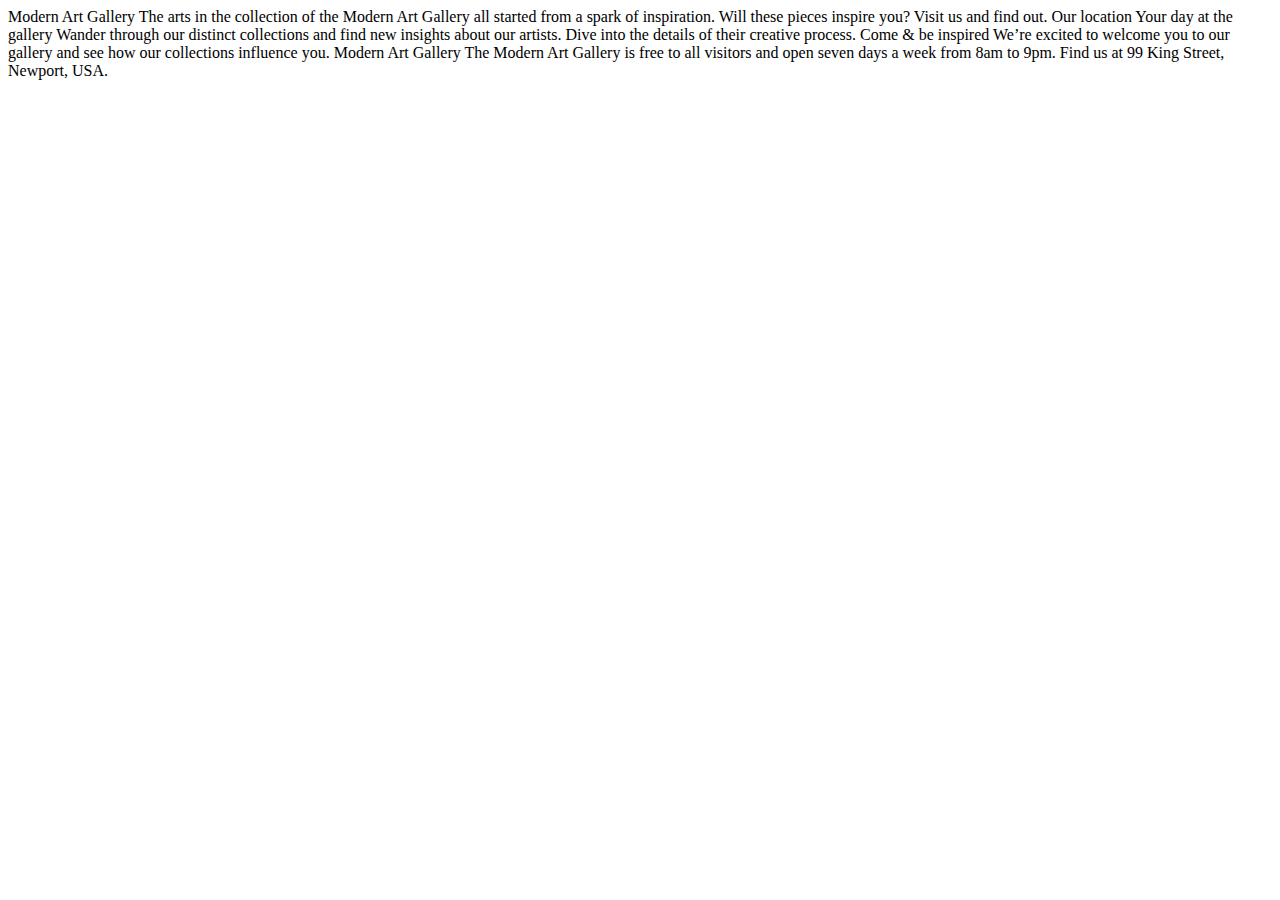
==== index.html @ ba3d936b "Project_files-added" ====
<!DOCTYPE html>
<html lang="en">
<head>
  <meta charset="UTF-8">
  <meta name="viewport" content="width=device-width, initial-scale=1.0">

  <link rel="icon" type="image/png" sizes="32x32" href="./assets/favicon-32x32.png">
  
  <title>Frontend Mentor | Art gallery website</title>
</head>
<body>

  Modern Art Gallery

  The arts in the collection of the Modern Art Gallery all started 
  from a spark of inspiration. Will these pieces inspire you? Visit 
  us and find out.

  Our location

  Your day at the gallery

  Wander through our distinct collections and find new insights about 
  our artists. Dive into the details of their creative process.

  Come &amp; be inspired

  We’re excited to welcome you to our gallery and see how our collections 
  influence you.

  Modern Art Gallery

  The Modern Art Gallery is free to all visitors and open seven days a week 
  from 8am to 9pm. Find us at 99 King Street, Newport, USA.
</body>
</html>
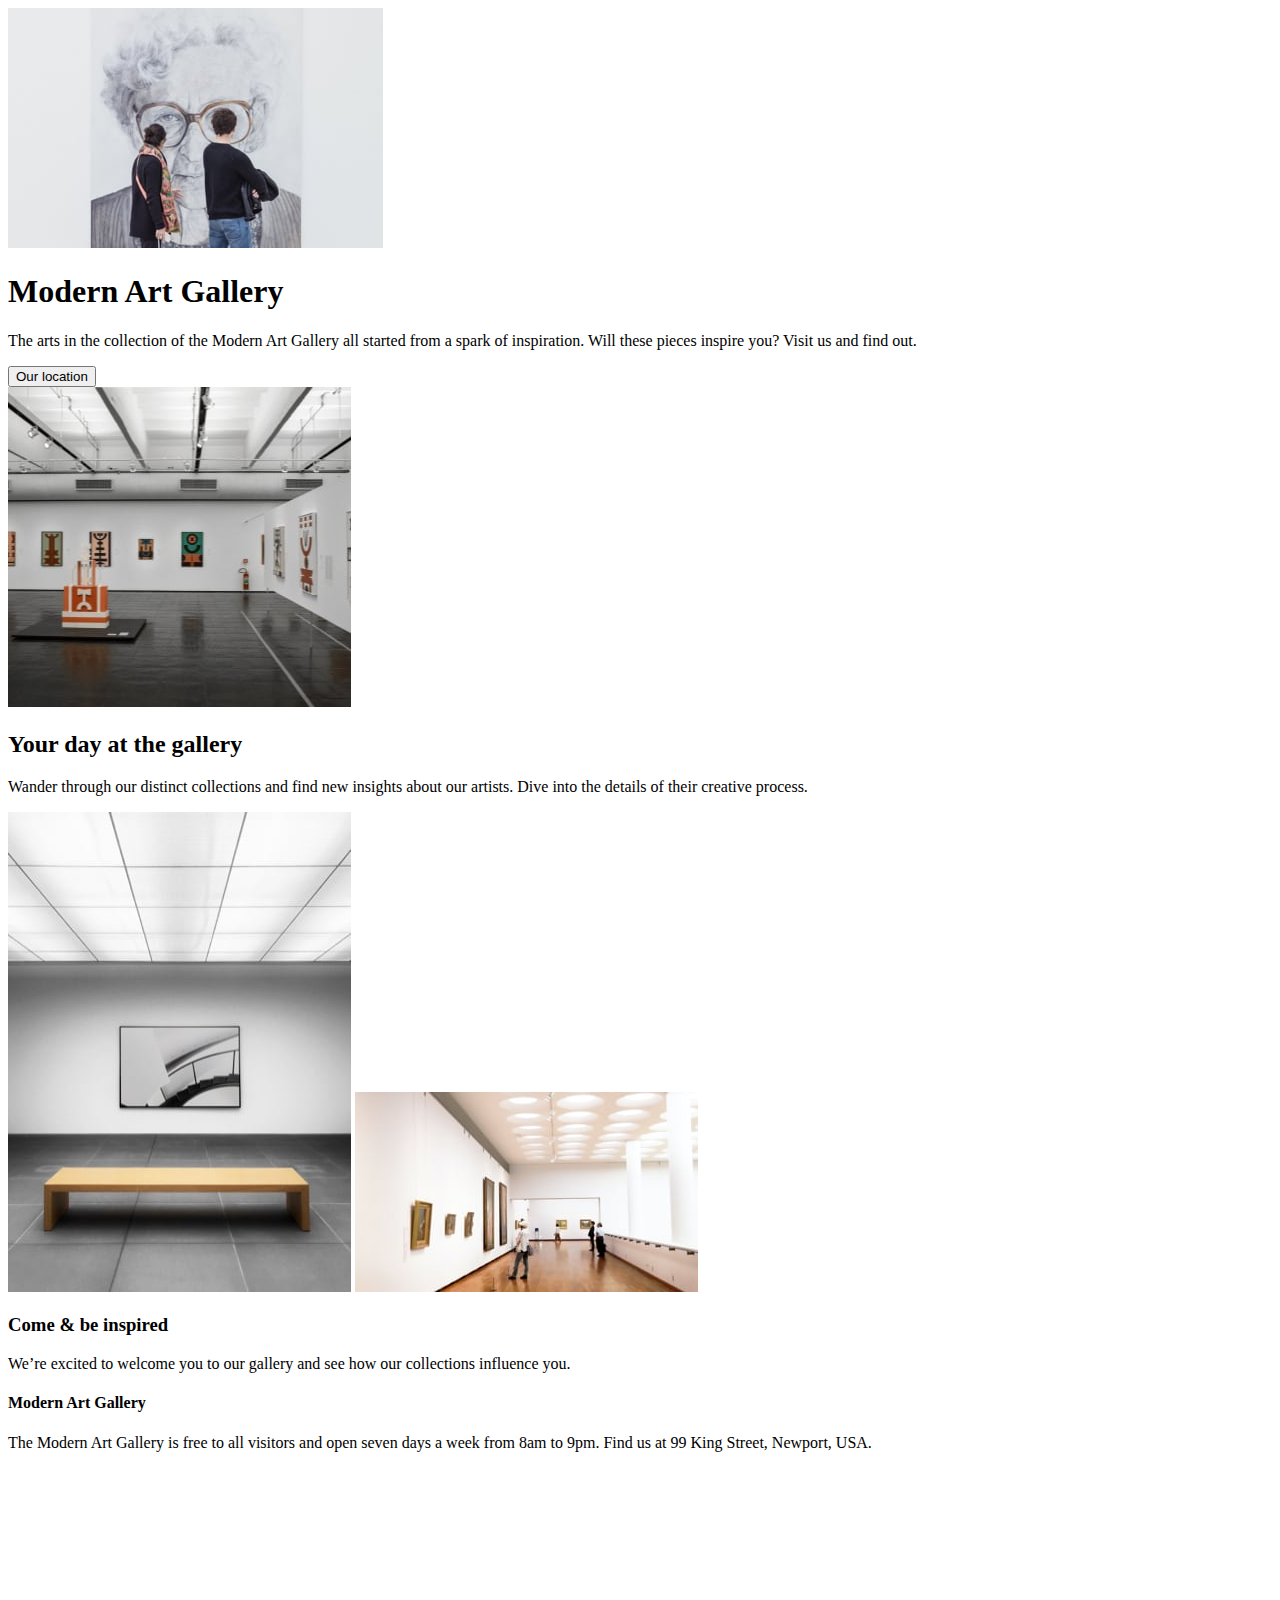
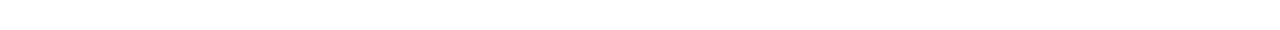
==== commit 51afae78: "index_html-content-added" ====
--- a/index.html
+++ b/index.html
@@ -9,28 +9,45 @@
   <title>Frontend Mentor | Art gallery website</title>
 </head>
 <body>
+  <header>
+  <img src="./gallery/images/mobile/image-hero.jpg" alt="Photo for title side" />
+  <h1>Modern Art Gallery</h1>
 
-  Modern Art Gallery
+  <p>The arts in the collection of the Modern Art Gallery all started 
+  from a spark of inspiration. Will these pieces inspire you? Visit 
+  us and find out.</p>
 
-  The arts in the collection of the Modern Art Gallery all started 
-  from a spark of inspiration. Will these pieces inspire you? Visit 
-  us and find out.
+  <button>Our location</button>
+  </header>
+  <div>
+  <img src="./gallery/images/mobile/image-grid-1.jpg" alt="body photo-gallery" />
+  <h2>Your day at the gallery</h2>
 
-  Our location
+  <p>Wander through our distinct collections and find new insights about 
+  our artists. Dive into the details of their creative process.</p>
+  <img src="./gallery/images/mobile/image-grid-2.jpg" alt="bench photo" />
+  <img src="./gallery/images/mobile/image-grid-3.jpg" alt="paintings in the lobby" />
+  <h3>Come &amp; be inspired</h3>
 
-  Your day at the gallery
+  <p>We’re excited to welcome you to our gallery and see how our collections 
+  influence you.</p>
+  </div>
+  <footer>
+  <h4>Modern Art Gallery</h4>
 
-  Wander through our distinct collections and find new insights about 
-  our artists. Dive into the details of their creative process.
-
-  Come &amp; be inspired
-
-  We’re excited to welcome you to our gallery and see how our collections 
-  influence you.
-
-  Modern Art Gallery
-
-  The Modern Art Gallery is free to all visitors and open seven days a week 
-  from 8am to 9pm. Find us at 99 King Street, Newport, USA.
+  <p>The Modern Art Gallery is free to all visitors and open seven days a week 
+  from 8am to 9pm. Find us at 99 King Street, Newport, USA.</p>
+  <div>
+  <svg>
+    <use src="./gallery/svg/icon-facebook.svg"></use>
+  </svg>
+  <svg>
+    <use src="./gallery/svg/icon-instagram.svg"></use>
+  </svg>
+  <svg>
+    <use src="./gallery/svg/icon-twitter.svg"></use>
+  </svg>
+  </div>
+  </footer>
 </body>
 </html>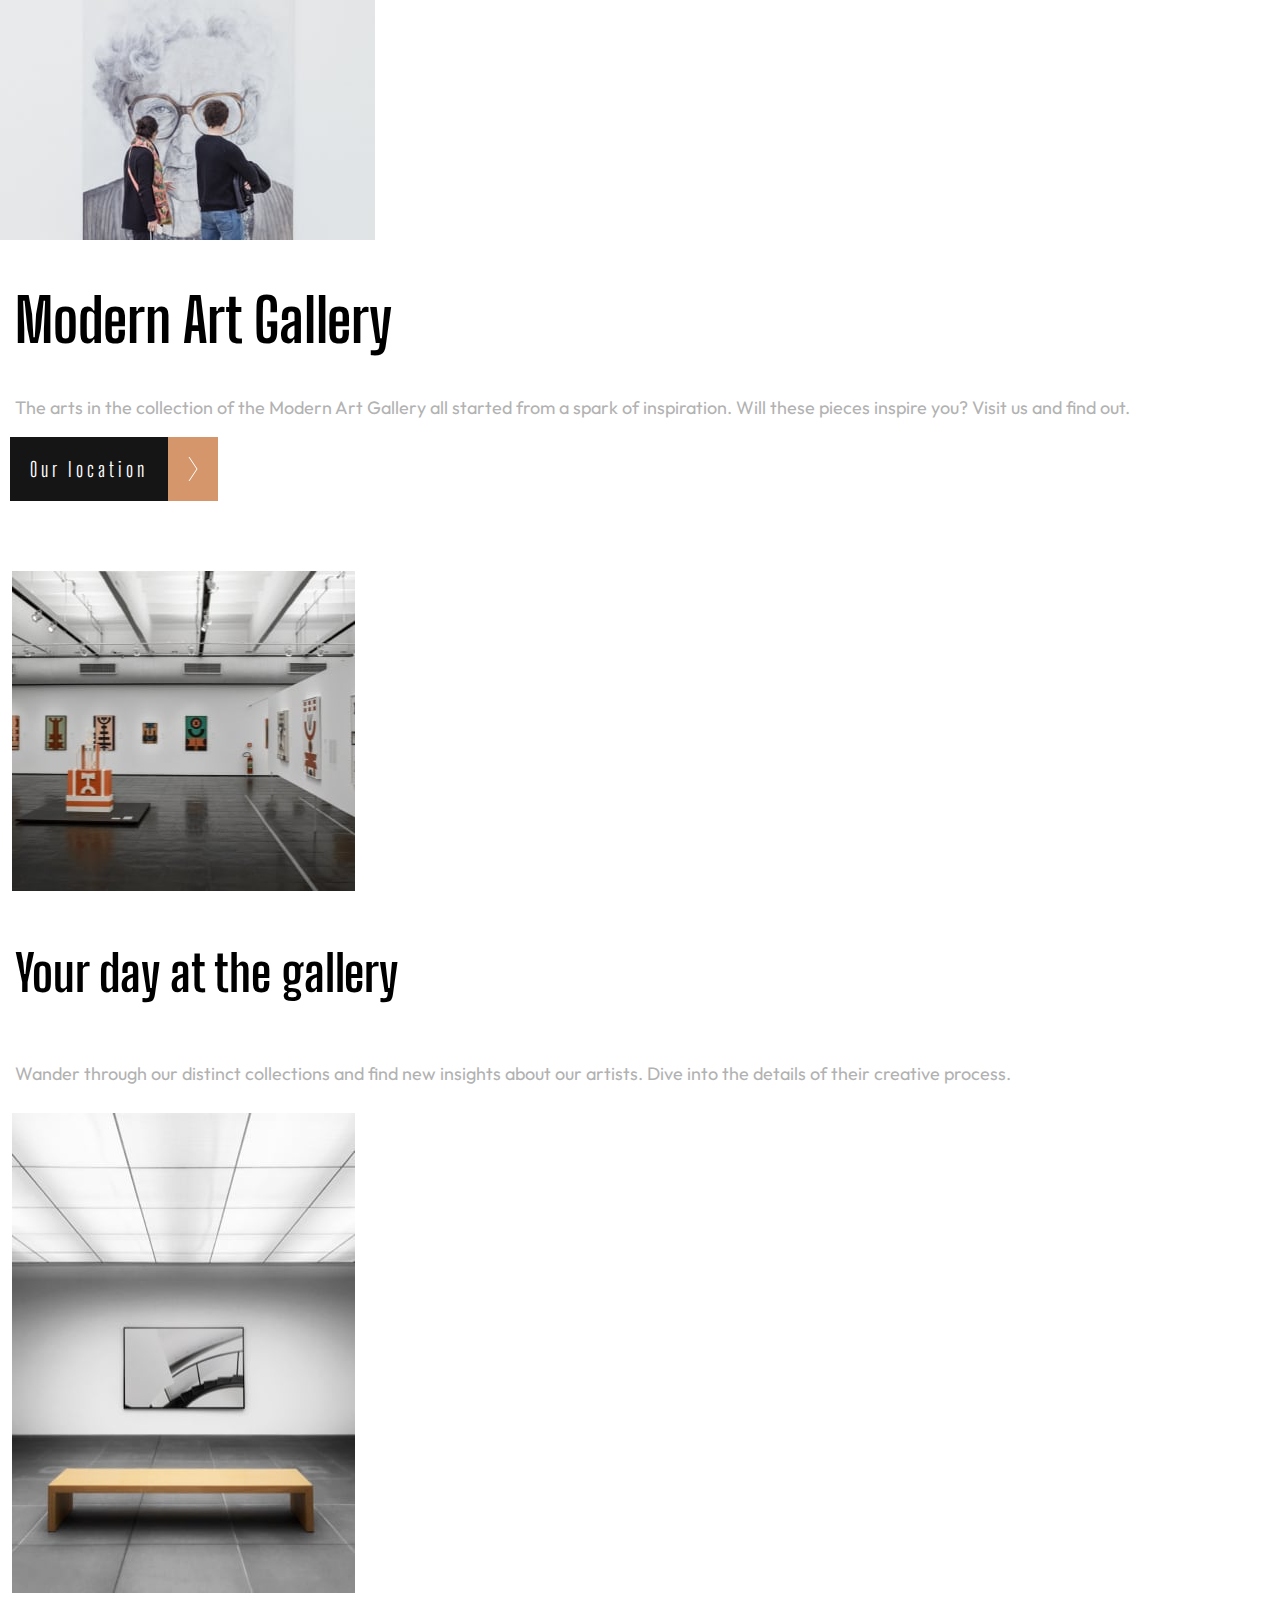
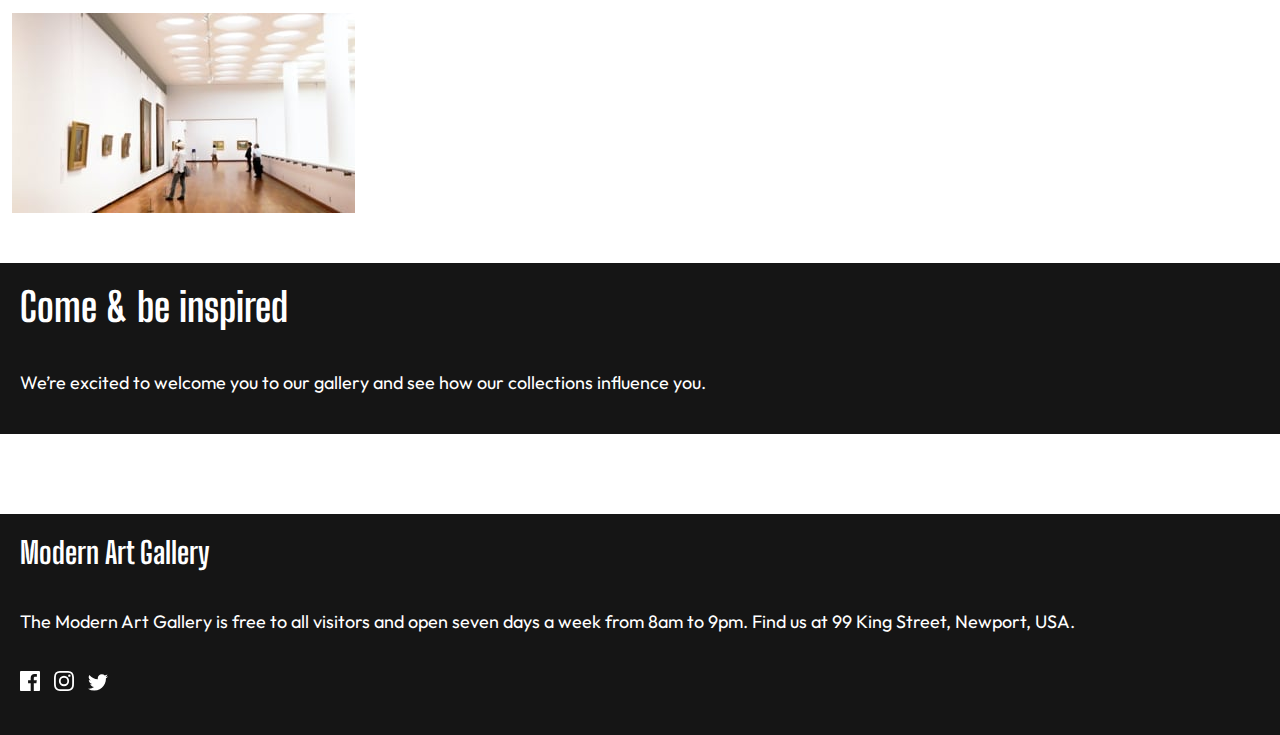
==== commit 3eebcb33: "index.css-added" ====
--- a/index.html
+++ b/index.html
@@ -3,51 +3,60 @@
 <head>
   <meta charset="UTF-8">
   <meta name="viewport" content="width=device-width, initial-scale=1.0">
-
+  <link rel="preconnect" href="https://fonts.googleapis.com">
+  <link rel="preconnect" href="https://fonts.gstatic.com" crossorigin>
+  <link href="https://fonts.googleapis.com/css2?family=Big+Shoulders+Display:wght@100..900&family=Big+Shoulders+Text:wght@100..900&display=swap" rel="stylesheet">
+  <link rel="preconnect" href="https://fonts.googleapis.com">
+<link rel="preconnect" href="https://fonts.gstatic.com" crossorigin>
+<link href="https://fonts.googleapis.com/css2?family=Outfit:wght@100..900&display=swap" rel="stylesheet">
   <link rel="icon" type="image/png" sizes="32x32" href="./assets/favicon-32x32.png">
+  <link rel="stylesheet" href="./styles/index.css">
   
   <title>Frontend Mentor | Art gallery website</title>
 </head>
 <body>
-  <header>
-  <img src="./gallery/images/mobile/image-hero.jpg" alt="Photo for title side" />
-  <h1>Modern Art Gallery</h1>
+  <header class="nav">
+  <img class="nav_img" src="./gallery/images/mobile/image-hero.jpg" alt="Photo for title side"
+  srcset="./gallery/images/mobile/image-hero@2x.jpg 2x" />
+  <h1 class="nav_title">Modern Art Gallery</h1>
 
-  <p>The arts in the collection of the Modern Art Gallery all started 
+  <p class="nav_text">The arts in the collection of the Modern Art Gallery all started 
   from a spark of inspiration. Will these pieces inspire you? Visit 
   us and find out.</p>
 
-  <button>Our location</button>
+  <button class="nav_button">
+    <p class="nav_button_text">Our location</p>
+    <img class="nav_button_icon" src="./gallery/svg/icon-arrow-right.svg" alt="arrow">
+  </button>
   </header>
-  <div>
-  <img src="./gallery/images/mobile/image-grid-1.jpg" alt="body photo-gallery" />
-  <h2>Your day at the gallery</h2>
+  <div class="gallery">
+  <img class="gallery_img" src="./gallery/images/mobile/image-grid-1.jpg" alt="body photo-gallery"
+  srcset="./gallery/images/mobile/image-grid-1@2x.jpg 2x" />
+  <h2 class="gallery_title">Your day at the gallery</h2>
 
-  <p>Wander through our distinct collections and find new insights about 
+  <p class="gallery_text">Wander through our distinct collections and find new insights about 
   our artists. Dive into the details of their creative process.</p>
-  <img src="./gallery/images/mobile/image-grid-2.jpg" alt="bench photo" />
-  <img src="./gallery/images/mobile/image-grid-3.jpg" alt="paintings in the lobby" />
-  <h3>Come &amp; be inspired</h3>
+  <img class="gallery_img" src="./gallery/images/mobile/image-grid-2.jpg" alt="bench photo"
+  srcset="./gallery/images/mobile/image-grid-2@2x.jpg 2x" />
+  <img class="gallery_img" src="./gallery/images/mobile/image-grid-3.jpg" alt="paintings in the lobby"
+  srcset="./gallery/images/mobile/image-grid-3@2x.jpg 2x" />
+  </div>
+  <div class="inspire">
+  <h3 class="inspire_title">Come &amp; be inspired</h3>
 
-  <p>We’re excited to welcome you to our gallery and see how our collections 
+  <p class="inspire_text">We’re excited to welcome you to our gallery and see how our collections 
   influence you.</p>
   </div>
-  <footer>
-  <h4>Modern Art Gallery</h4>
+  <footer class="info">
+  <h4 class="info_title">Modern Art Gallery</h4>
 
-  <p>The Modern Art Gallery is free to all visitors and open seven days a week 
+  <p class="info_text">The Modern Art Gallery is free to all visitors and open seven days a week 
   from 8am to 9pm. Find us at 99 King Street, Newport, USA.</p>
-  <div>
-  <svg>
-    <use src="./gallery/svg/icon-facebook.svg"></use>
-  </svg>
-  <svg>
-    <use src="./gallery/svg/icon-instagram.svg"></use>
-  </svg>
-  <svg>
-    <use src="./gallery/svg/icon-twitter.svg"></use>
-  </svg>
-  </div>
+  <div class="info_icons">
+    <img class="info_icon" src="./gallery/svg/icon-facebook.svg" alt="facebook_icon">
+    <img class="info_icon" src="./gallery/svg/icon-instagram.svg" alt="instagram_icon">
+    <img class="info_icon" src="./gallery/svg/icon-twitter.svg" alt="twitter_icon">
+    </div>
   </footer>
 </body>
 </html>--- a/styles/index.css
+++ b/styles/index.css
@@ -0,0 +1,114 @@
+body {
+    margin: 0px;
+    padding: 0px;
+}
+.nav_title{
+    font-family: 'Big Shoulders Display';
+    font-size: 60px;
+    padding-left: 15px;
+}
+.nav_text{
+    font-family: 'Outfit';
+    font-size: 18px;
+    color: #b2b2b2;
+    padding-left: 15px;
+    padding-right: 10px;
+}
+.nav_button{
+    color: #FFFFFF;
+    border: none;
+    font-family: 'Big Shoulders Display';
+    font-size: 20px;
+    letter-spacing: 4px;
+    cursor: pointer;
+    margin: 0px;
+    display: flex;
+    padding: 0px;
+    margin-left: 10px;
+    margin-bottom: 60px;
+}
+.nav_button_icon{
+    background-color: #D5966C;
+    padding:20px;
+}
+.nav_button_text{
+    background-color: #151515;
+    padding: 20px;
+    margin: 0px;
+}
+.nav_button:hover .nav_button_text {
+    background-color: #D5966C;
+}
+.nav_button:hover .nav_button_icon {
+    background-color: #151515;
+    fill:#FFFFFF;
+}
+.gallery{
+display: flex;
+flex-direction: column;
+}
+.gallery_img{
+ max-width: 343px;
+ padding: 10px;
+ padding-left: 12px;
+}
+.gallery_title{
+padding-left: 15px;
+font-family: 'Big Shoulders Display';
+font-size: 50px;
+}
+.gallery_text{
+padding-left: 15px;
+padding-right: 10px;
+font-family: 'Outfit';
+font-size: 18px;
+color: #b2b2b2;
+}
+.inspire{
+    background-color: #151515;
+    color: #FFFFFF;
+    padding-left: 10px;
+    padding-right: 10px;
+    margin-bottom: 80px;
+}
+.inspire_title{
+    font-family: 'Big Shoulders Display';
+    font-size: 40px;
+    padding-top: 20px;
+    padding-left: 10px;
+}
+.inspire_text{
+    font-family: 'Outfit';
+    font-size: 18px;
+    padding-bottom: 40px;
+    padding-left: 10px;
+}
+.info{
+    background-color: #151515;
+    color: #FFFFFF;
+    padding-left: 10px;
+    padding-right: 10px;
+}
+.info_title{
+    font-family: 'Big Shoulders Display';
+    font-size: 30px;;
+    padding-top: 20px;
+    padding-left: 10px;
+}
+.info_text{
+    font-family: 'Outfit';
+    font-size: 18px;
+    padding-bottom: 20px;
+    padding-left: 10px;
+}
+.info_icons{
+padding-bottom: 40px;
+padding-left: 10px;
+}
+.info_icon{
+    cursor: pointer;
+    margin-right: 10px;
+}
+.info_icon:hover{
+    fill: #D5966C;
+}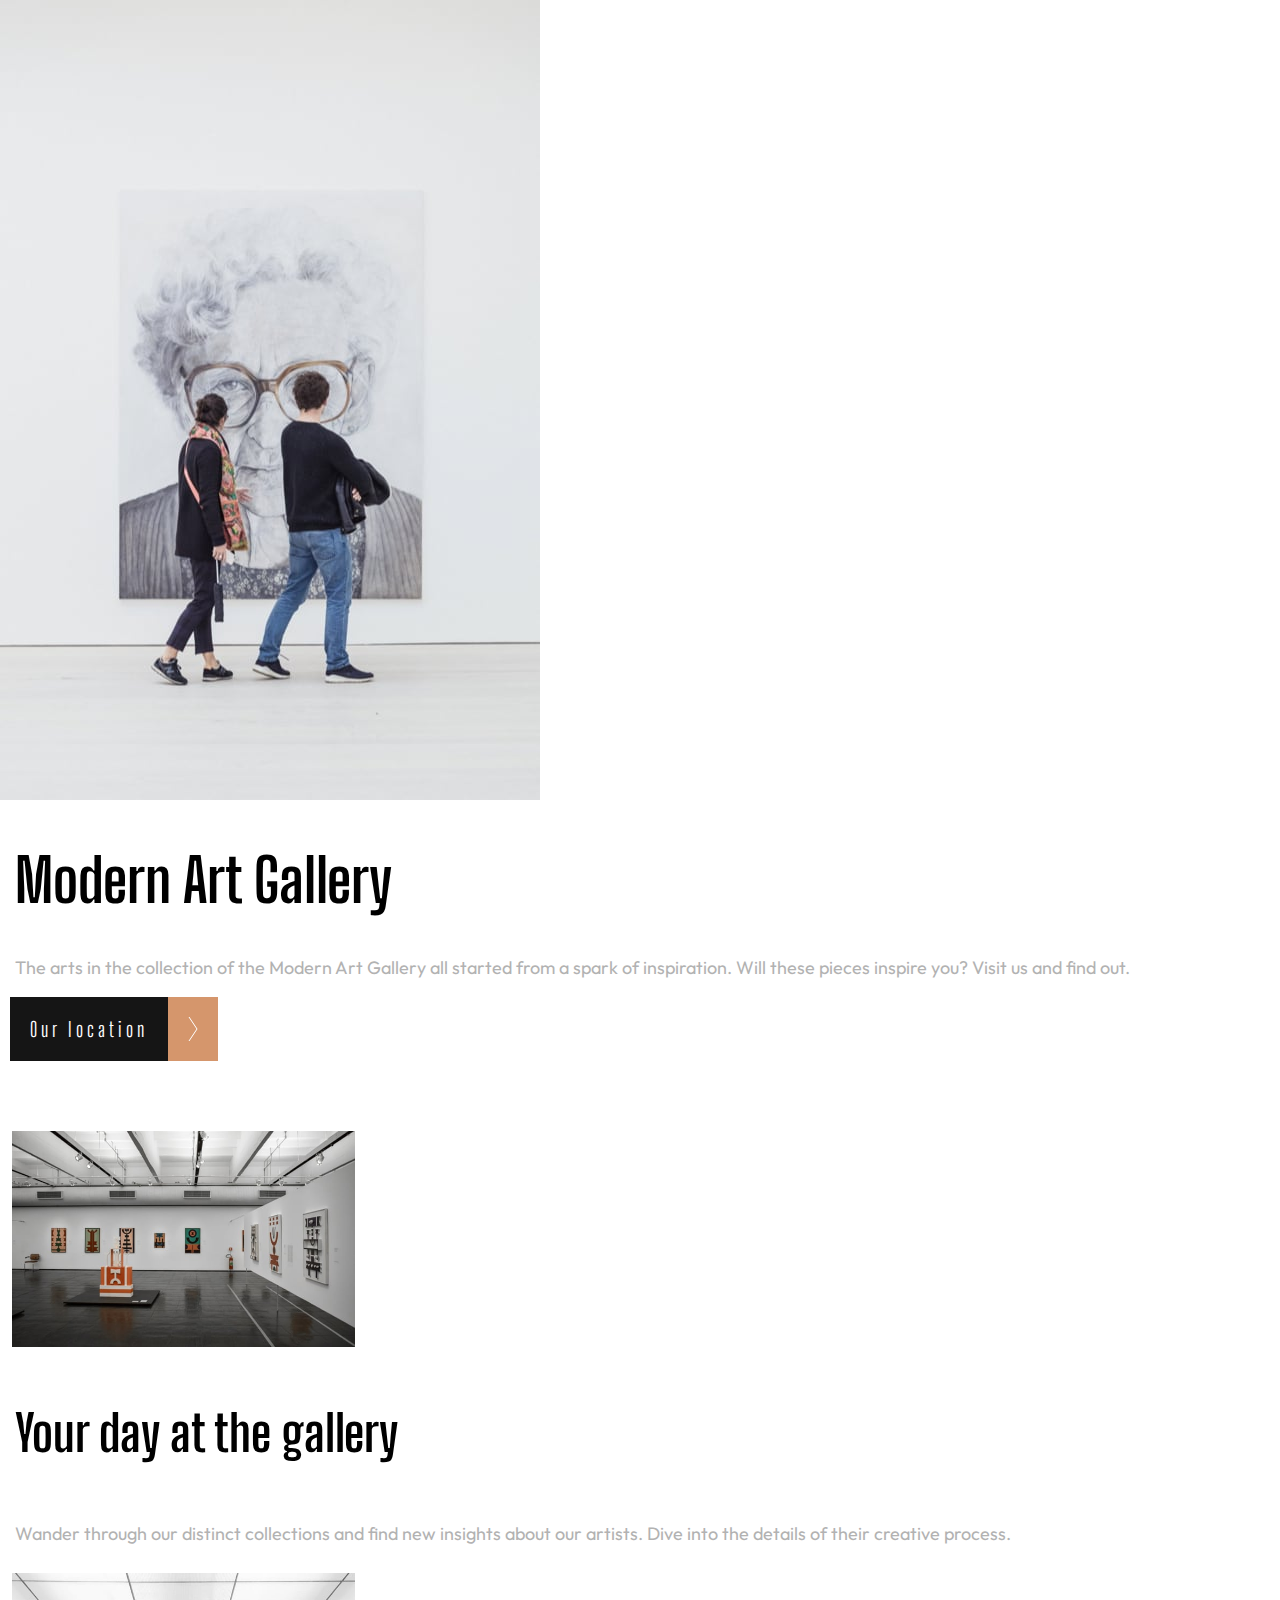
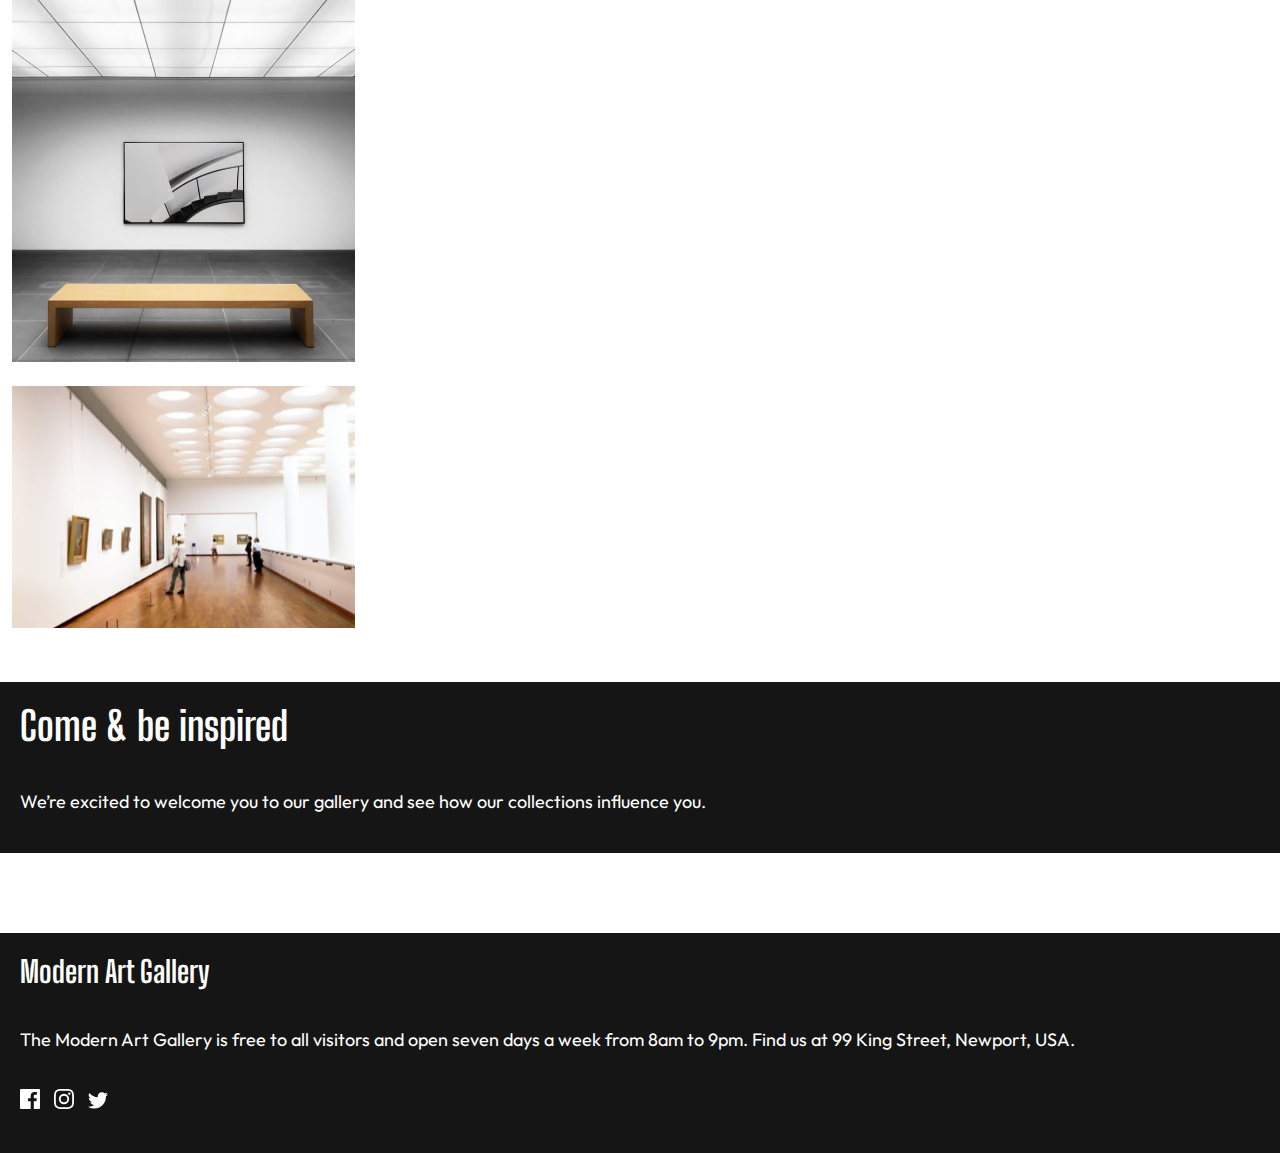
==== commit 7f03316b: "picture_version_added" ====
--- a/index.html
+++ b/index.html
@@ -16,30 +16,46 @@
 </head>
 <body>
   <header class="nav">
+    <picture>
+      <source media="(min-width: 769px)" srcset="./gallery/images/desktop/image-hero.jpg, ./gallery/images/desktop/image-hero@2x.jpg 2x">
+      <source media="(min-width: 376px)" srcset="./gallery/images/tablet/image-hero.jpg, ./gallery/images/tablet/image-hero@2x.jpg 2x">
   <img class="nav_img" src="./gallery/images/mobile/image-hero.jpg" alt="Photo for title side"
   srcset="./gallery/images/mobile/image-hero@2x.jpg 2x" />
+    </picture>
   <h1 class="nav_title">Modern Art Gallery</h1>
 
   <p class="nav_text">The arts in the collection of the Modern Art Gallery all started 
   from a spark of inspiration. Will these pieces inspire you? Visit 
   us and find out.</p>
 
-  <button class="nav_button">
+  <button class="nav_button" onclick="goToLocationPage()">
     <p class="nav_button_text">Our location</p>
     <img class="nav_button_icon" src="./gallery/svg/icon-arrow-right.svg" alt="arrow">
   </button>
   </header>
   <div class="gallery">
+    <picture>
+      <source media="(min-width: 769px)" srcset="./gallery/images/desktop/image-grid-1.jpg, ./gallery/images/desktop/image-grid-1@2x.jpg 2x">
+      <source media="(min-width: 376px)" srcset="./gallery/images/tablet/image-grid-1.jpg, ./gallery/images/tablet/image-grid-1@2x.jpg 2x">
   <img class="gallery_img" src="./gallery/images/mobile/image-grid-1.jpg" alt="body photo-gallery"
   srcset="./gallery/images/mobile/image-grid-1@2x.jpg 2x" />
+    </picture>
   <h2 class="gallery_title">Your day at the gallery</h2>
 
   <p class="gallery_text">Wander through our distinct collections and find new insights about 
   our artists. Dive into the details of their creative process.</p>
+  <picture>
+    <source media="(min-width: 769px)" srcset="./gallery/images/desktop/image-grid-2.jpg, ./gallery/images/desktop/image-grid-2@2x.jpg 2x">
+    <source media="(min-width: 376px)" srcset="./gallery/images/tablet/image-grid-2.jpg, ./gallery/images/tablet/image-grid-2@2x.jpg 2x">
   <img class="gallery_img" src="./gallery/images/mobile/image-grid-2.jpg" alt="bench photo"
   srcset="./gallery/images/mobile/image-grid-2@2x.jpg 2x" />
+  </picture>
+  <picture>
+    <source media="(min-width: 769px)" srcset="./gallery/images/desktop/image-grid-3.jpg, ./gallery/images/desktop/image-grid-3@2x.jpg 2x">
+    <source media="(min-width: 376px)" srcset="./gallery/images/tablet/image-grid-3.jpg, ./gallery/images/tablet/image-grid-3@2x.jpg 2x">
   <img class="gallery_img" src="./gallery/images/mobile/image-grid-3.jpg" alt="paintings in the lobby"
   srcset="./gallery/images/mobile/image-grid-3@2x.jpg 2x" />
+  </picture>
   </div>
   <div class="inspire">
   <h3 class="inspire_title">Come &amp; be inspired</h3>
@@ -58,5 +74,10 @@
     <img class="info_icon" src="./gallery/svg/icon-twitter.svg" alt="twitter_icon">
     </div>
   </footer>
+  <script>
+    function goToLocationPage() {
+      window.location.href = "location.html";
+    }
+  </script>
 </body>
 </html>--- a/styles/index.css
+++ b/styles/index.css
@@ -110,5 +110,5 @@
     margin-right: 10px;
 }
 .info_icon:hover{
-    fill: #D5966C;
+    filter: brightness(0) invert(1) sepia(3) saturate(50) hue-rotate(300deg);
 }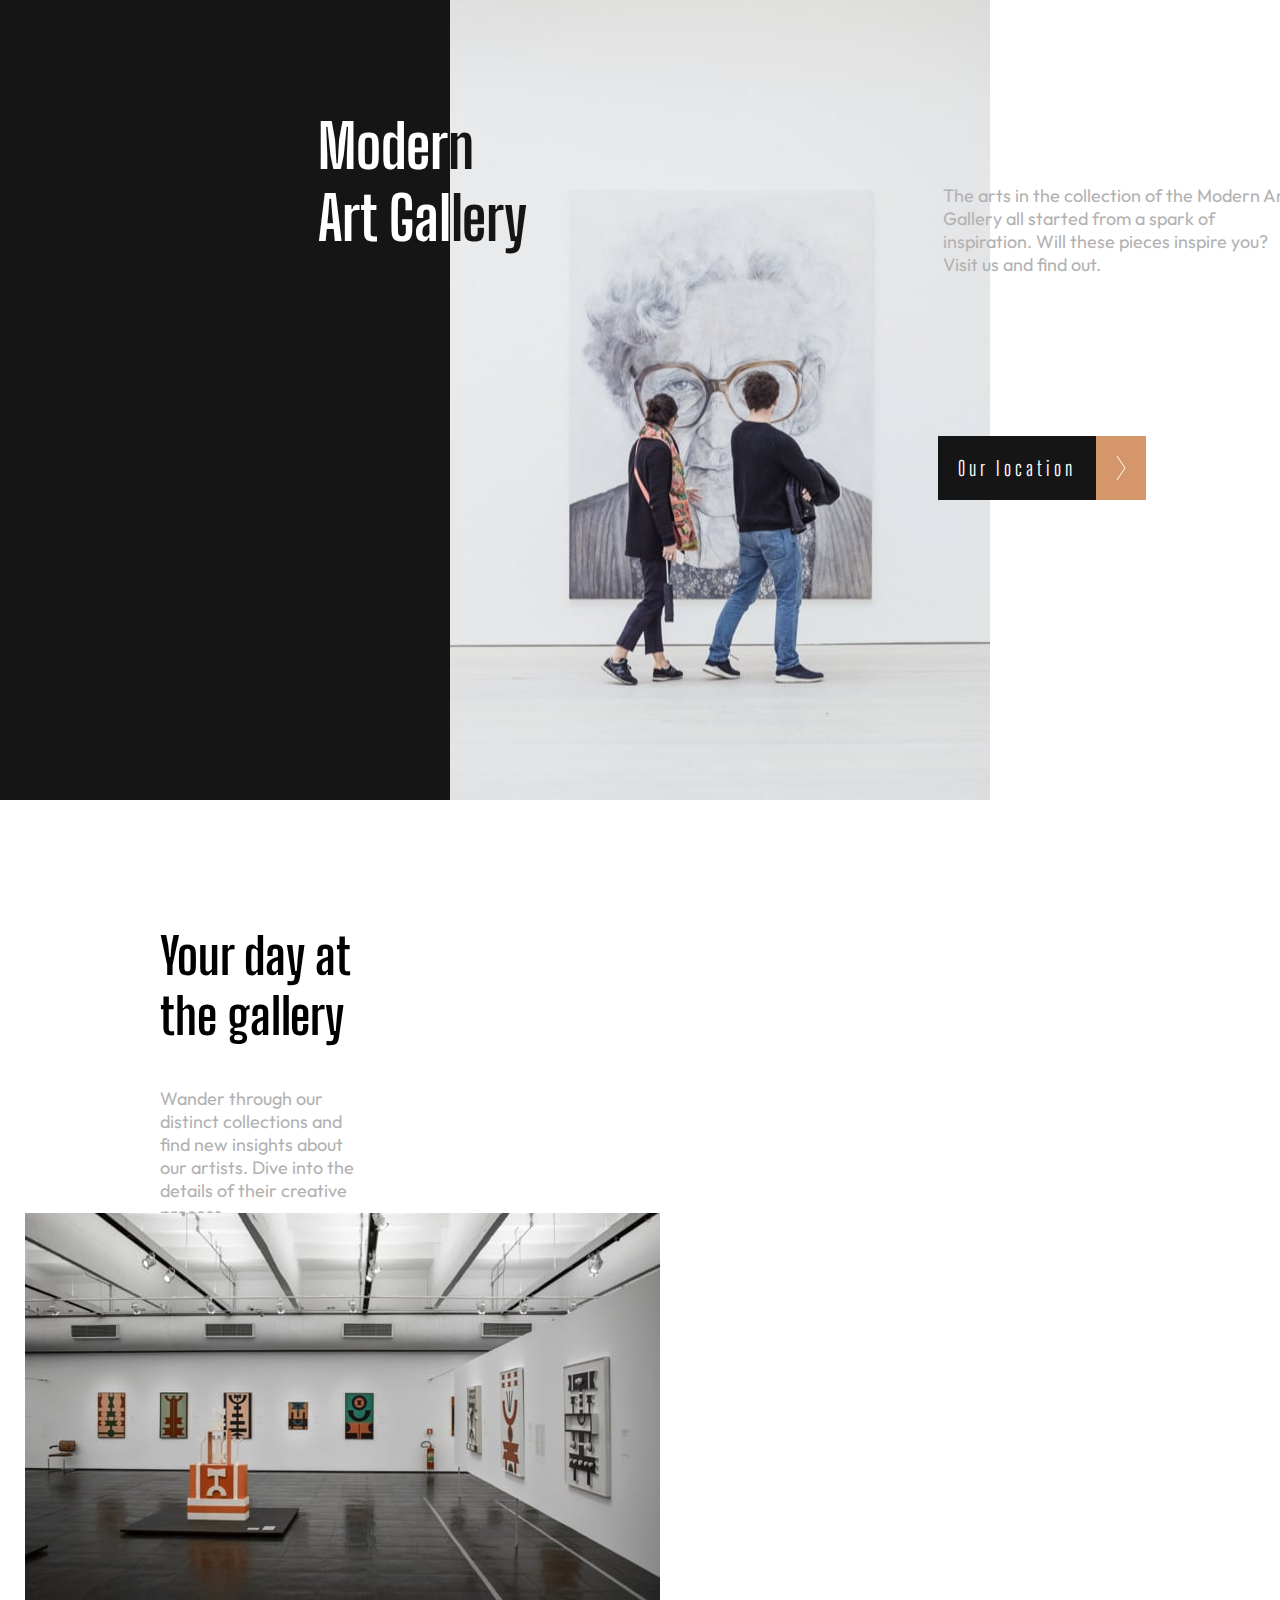
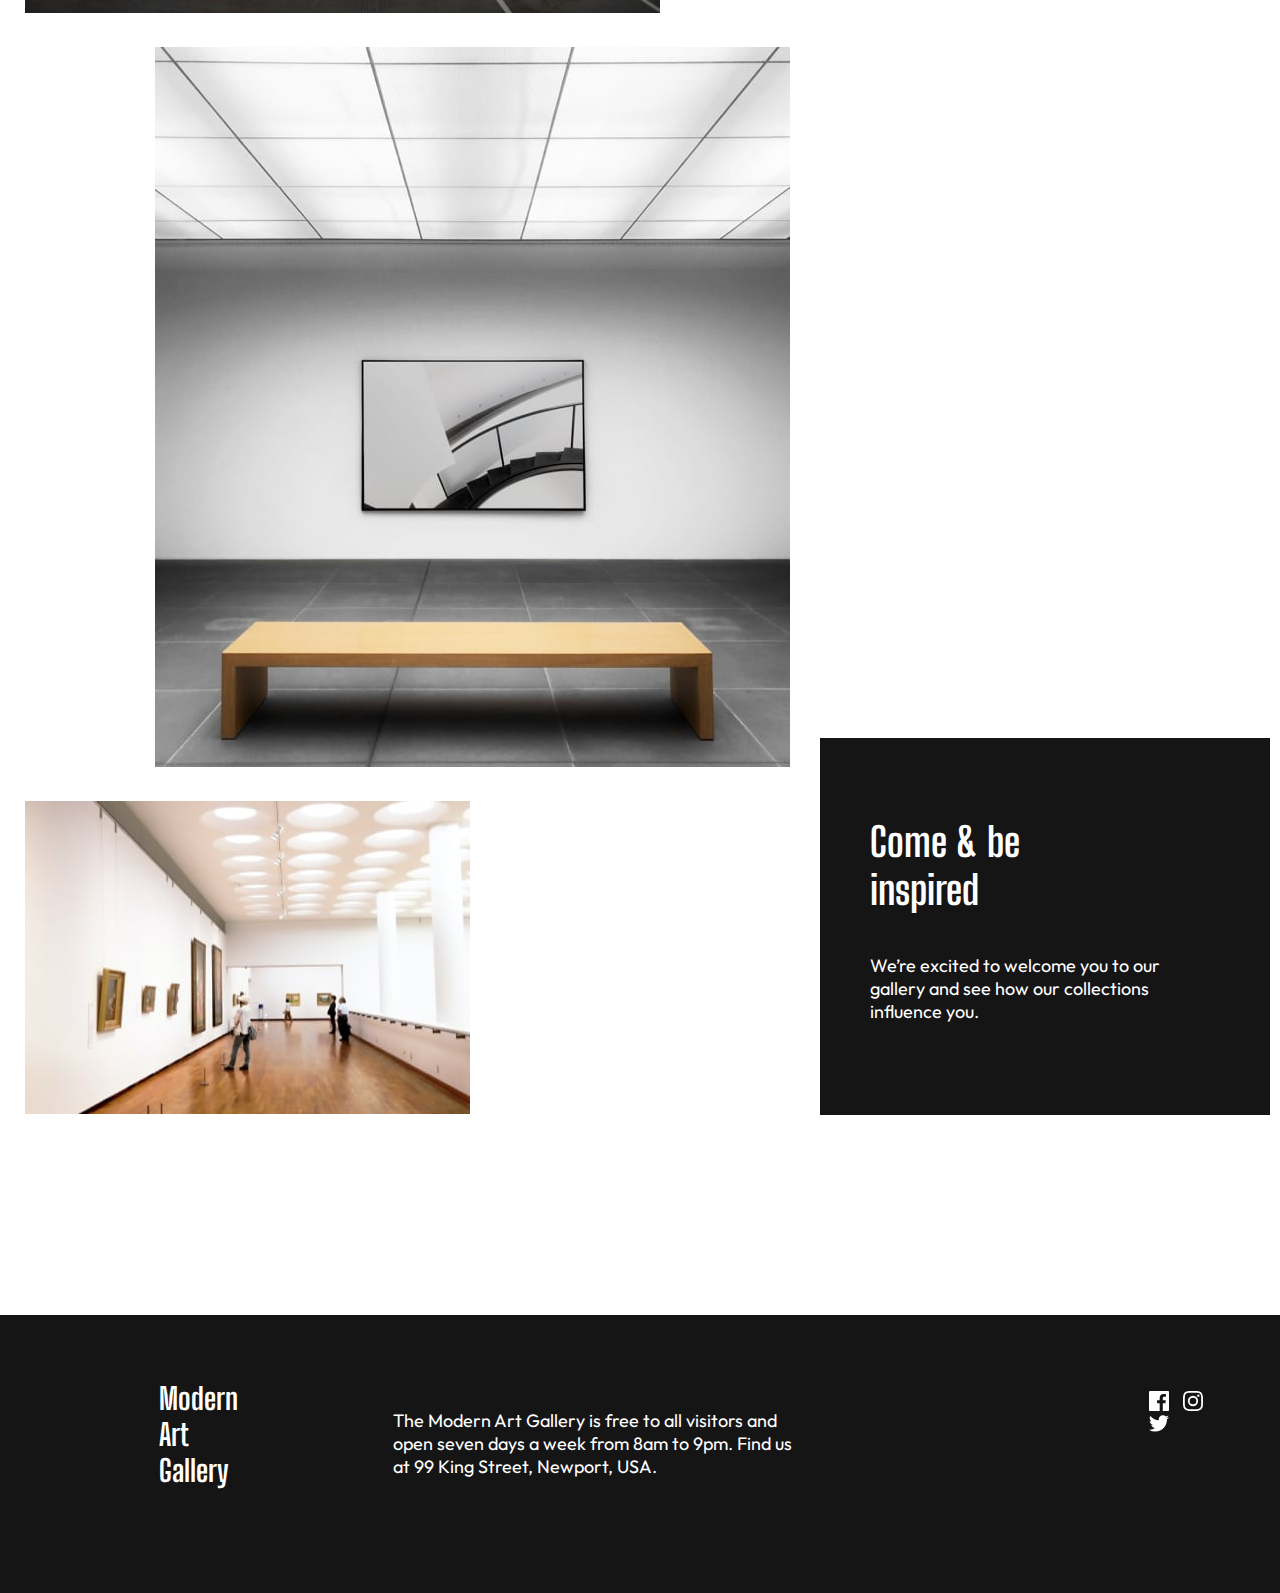
==== commit 3d0f578c: "css&html_costruction-done" ====
--- a/index.html
+++ b/index.html
@@ -19,10 +19,10 @@
     <picture>
       <source media="(min-width: 769px)" srcset="./gallery/images/desktop/image-hero.jpg, ./gallery/images/desktop/image-hero@2x.jpg 2x">
       <source media="(min-width: 376px)" srcset="./gallery/images/tablet/image-hero.jpg, ./gallery/images/tablet/image-hero@2x.jpg 2x">
-  <img class="nav_img" src="./gallery/images/mobile/image-hero.jpg" alt="Photo for title side"
-  srcset="./gallery/images/mobile/image-hero@2x.jpg 2x" />
+      <img class="nav_img" src="./gallery/images/mobile/image-hero.jpg" alt="Photo for title side" srcset="./gallery/images/mobile/image-hero@2x.jpg 2x" />
     </picture>
-  <h1 class="nav_title">Modern Art Gallery</h1>
+    <div class="nav_context">
+  <h1 class="nav_title">Moder<span class="nav_title_color">n</span> Art Gal<span class="nav_title_color">lery</span></h1>
 
   <p class="nav_text">The arts in the collection of the Modern Art Gallery all started 
   from a spark of inspiration. Will these pieces inspire you? Visit 
@@ -32,29 +32,29 @@
     <p class="nav_button_text">Our location</p>
     <img class="nav_button_icon" src="./gallery/svg/icon-arrow-right.svg" alt="arrow">
   </button>
+  </div>
   </header>
   <div class="gallery">
     <picture>
       <source media="(min-width: 769px)" srcset="./gallery/images/desktop/image-grid-1.jpg, ./gallery/images/desktop/image-grid-1@2x.jpg 2x">
       <source media="(min-width: 376px)" srcset="./gallery/images/tablet/image-grid-1.jpg, ./gallery/images/tablet/image-grid-1@2x.jpg 2x">
-  <img class="gallery_img" src="./gallery/images/mobile/image-grid-1.jpg" alt="body photo-gallery"
-  srcset="./gallery/images/mobile/image-grid-1@2x.jpg 2x" />
+      <img class="gallery_img_first" src="./gallery/images/mobile/image-grid-1.jpg" alt="body photo-gallery" srcset="./gallery/images/mobile/image-grid-1@2x.jpg 2x" />
     </picture>
+    <div class="gallery_info">
   <h2 class="gallery_title">Your day at the gallery</h2>
 
   <p class="gallery_text">Wander through our distinct collections and find new insights about 
   our artists. Dive into the details of their creative process.</p>
+  </div>
   <picture>
     <source media="(min-width: 769px)" srcset="./gallery/images/desktop/image-grid-2.jpg, ./gallery/images/desktop/image-grid-2@2x.jpg 2x">
     <source media="(min-width: 376px)" srcset="./gallery/images/tablet/image-grid-2.jpg, ./gallery/images/tablet/image-grid-2@2x.jpg 2x">
-  <img class="gallery_img" src="./gallery/images/mobile/image-grid-2.jpg" alt="bench photo"
-  srcset="./gallery/images/mobile/image-grid-2@2x.jpg 2x" />
+    <img class="gallery_img_second" src="./gallery/images/mobile/image-grid-2.jpg" alt="bench photo" srcset="./gallery/images/mobile/image-grid-2@2x.jpg 2x" />
   </picture>
   <picture>
     <source media="(min-width: 769px)" srcset="./gallery/images/desktop/image-grid-3.jpg, ./gallery/images/desktop/image-grid-3@2x.jpg 2x">
     <source media="(min-width: 376px)" srcset="./gallery/images/tablet/image-grid-3.jpg, ./gallery/images/tablet/image-grid-3@2x.jpg 2x">
-  <img class="gallery_img" src="./gallery/images/mobile/image-grid-3.jpg" alt="paintings in the lobby"
-  srcset="./gallery/images/mobile/image-grid-3@2x.jpg 2x" />
+    <img class="gallery_img_last" src="./gallery/images/mobile/image-grid-3.jpg" alt="paintings in the lobby" srcset="./gallery/images/mobile/image-grid-3@2x.jpg 2x" />
   </picture>
   </div>
   <div class="inspire">
--- a/styles/index.css
+++ b/styles/index.css
@@ -1,6 +1,9 @@
 body {
     margin: 0px;
     padding: 0px;
+}
+.nav_img{
+    max-width: 375px;
 }
 .nav_title{
     font-family: 'Big Shoulders Display';
@@ -111,4 +114,148 @@
 }
 .info_icon:hover{
     filter: brightness(0) invert(1) sepia(3) saturate(50) hue-rotate(300deg);
+}
+@media ( min-width: 376px ) {
+.nav{
+    display: flex;
+    flex-wrap: wrap;
+}
+.nav_img{
+    max-width: 437px;
+    max-height: 700px;
+    flex-basis: 50%;
+}
+.nav_context{
+    flex-basis: 50%;
+    position: absolute;
+    left:378px;
+    top:70px;
+}
+.nav_button{
+    margin-top: 50px;
+}
+.gallery{
+    display: flex;
+    flex-direction:row;
+    flex-wrap: wrap;
+    margin-top: 80px;
+    padding-left: 25px;
+    padding-right: 25px;
+    gap: 10px;
+}
+.gallery_info{
+order: -1;
+width: 223px;
+height: 299px;
+padding-left: 40px;
+padding-right: 40px;
+}
+.gallery_img:nth-of-type(3) {
+    width: 280px;
+    height: 313px;
+}
+.inspire{
+    width: 260px;
+    height: 396px;
+    position: relative;
+    left: 435px;
+    top: -440px;
+}
+.inspire_title{
+    padding-top: 80px;
+}
+.info{
+    margin-top: -300px;
+    display: flex;
+    align-items: center;
+    padding-right: 39px;
+    padding-left: 39px;
+    padding-top: 35px;
+    padding-bottom: 35px;
+}
+.info_title{
+    width: 110px;
+    padding-right: 50px;
+    position: relative;
+    top:-30px;
+}
+.info_text{
+    width: 281px;
+    padding-right: 90px;
+}
+.info_icons{
+    position: relative;
+    top:-20px;
+}
+
+}
+@media ( min-width: 769px ) {
+.nav_img{
+    max-width: 540px;
+    max-height: 800px;
+    padding-left: 450px;
+    background-color: #151515;
+}
+.nav_title{
+    position: relative;
+    color:#FFFFFF;
+    right:75px;
+    max-width: 210px;   
+}
+.nav_title_color{
+    color: #151515;
+}
+.nav_text{
+width: 350px;
+position: relative;
+left: 550px;
+bottom: 110px;
+}
+.nav_button{
+position: relative;
+left:550px;
+}
+.gallery{
+    gap:30px;
+}
+.gallery_info{
+    padding-left: 120px;
+    padding-right: 230px;
+}
+.gallery_img_first{
+    width: 635px;
+    height: 400px;
+}
+.gallery_img_second{
+    width: 635px;
+    height: 720px;
+    padding-left: 130px;
+}
+.gallery_img_last{
+    width: 445px;
+    height: 313px;
+}
+.inspire{
+    left:820px;
+    top: -420px;
+  width: 430px;
+  height: 377px;
+}
+.inspire_title{
+    width: 200px;
+    padding-left: 40px;
+    padding-right: 40px;
+}
+.inspire_text{
+    width: 300px;
+    padding-left: 40px;
+}
+.info_title{
+    padding-left: 120px;
+    padding-right: 120px;
+}
+.info_text{
+    width: 430px;
+    padding-right: 340px;
+}
 }